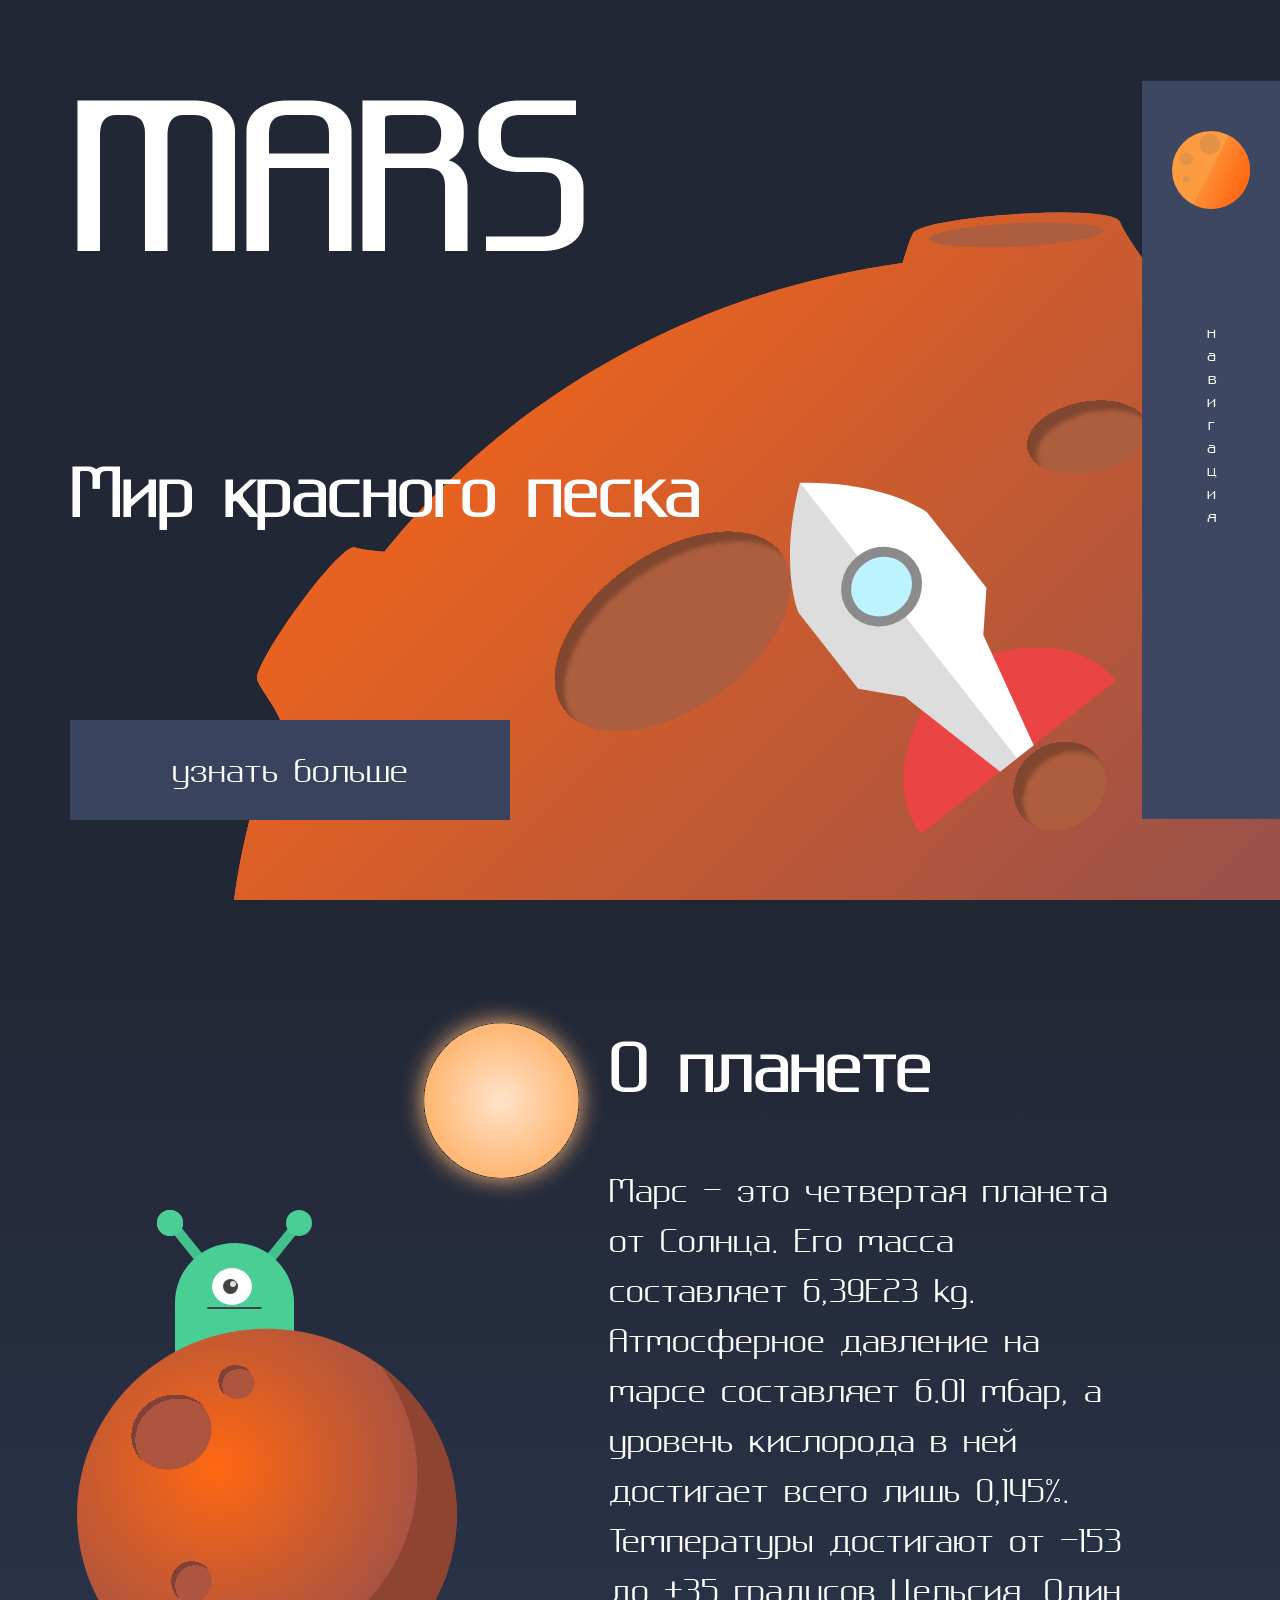
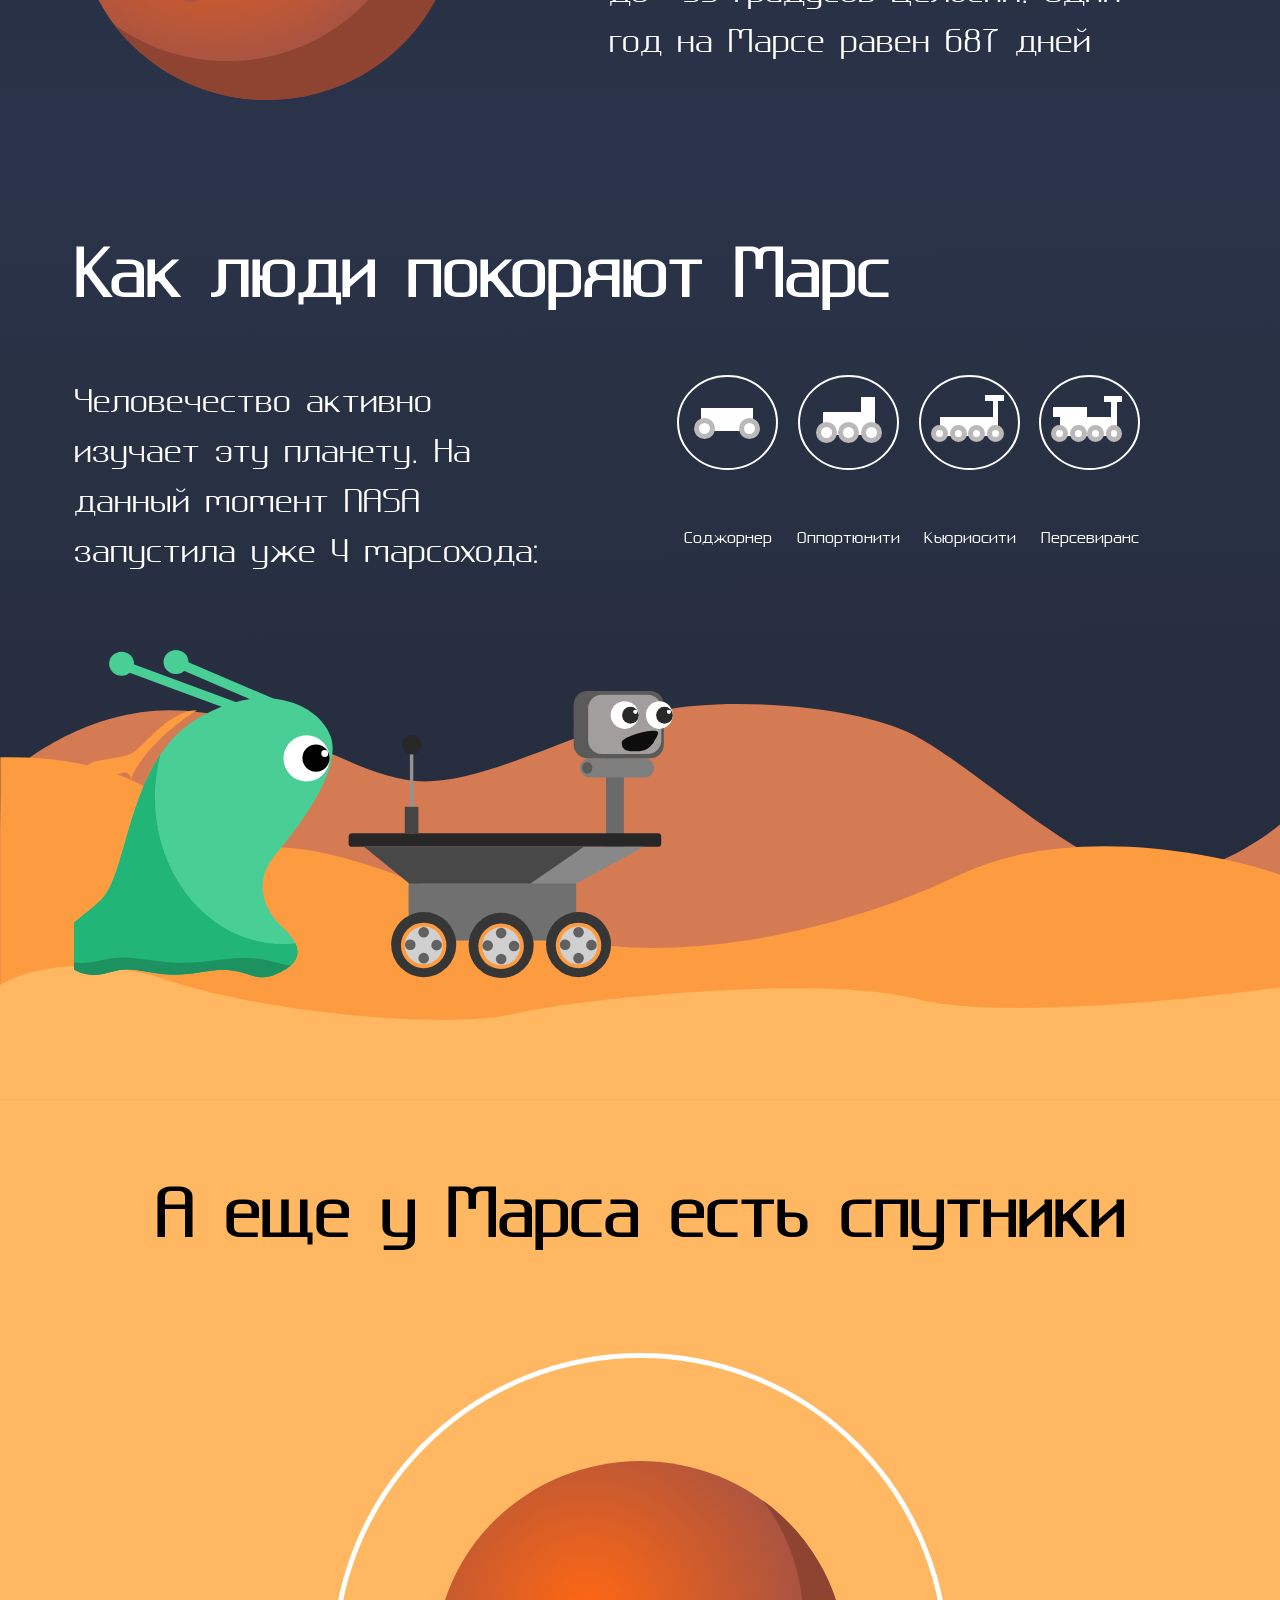
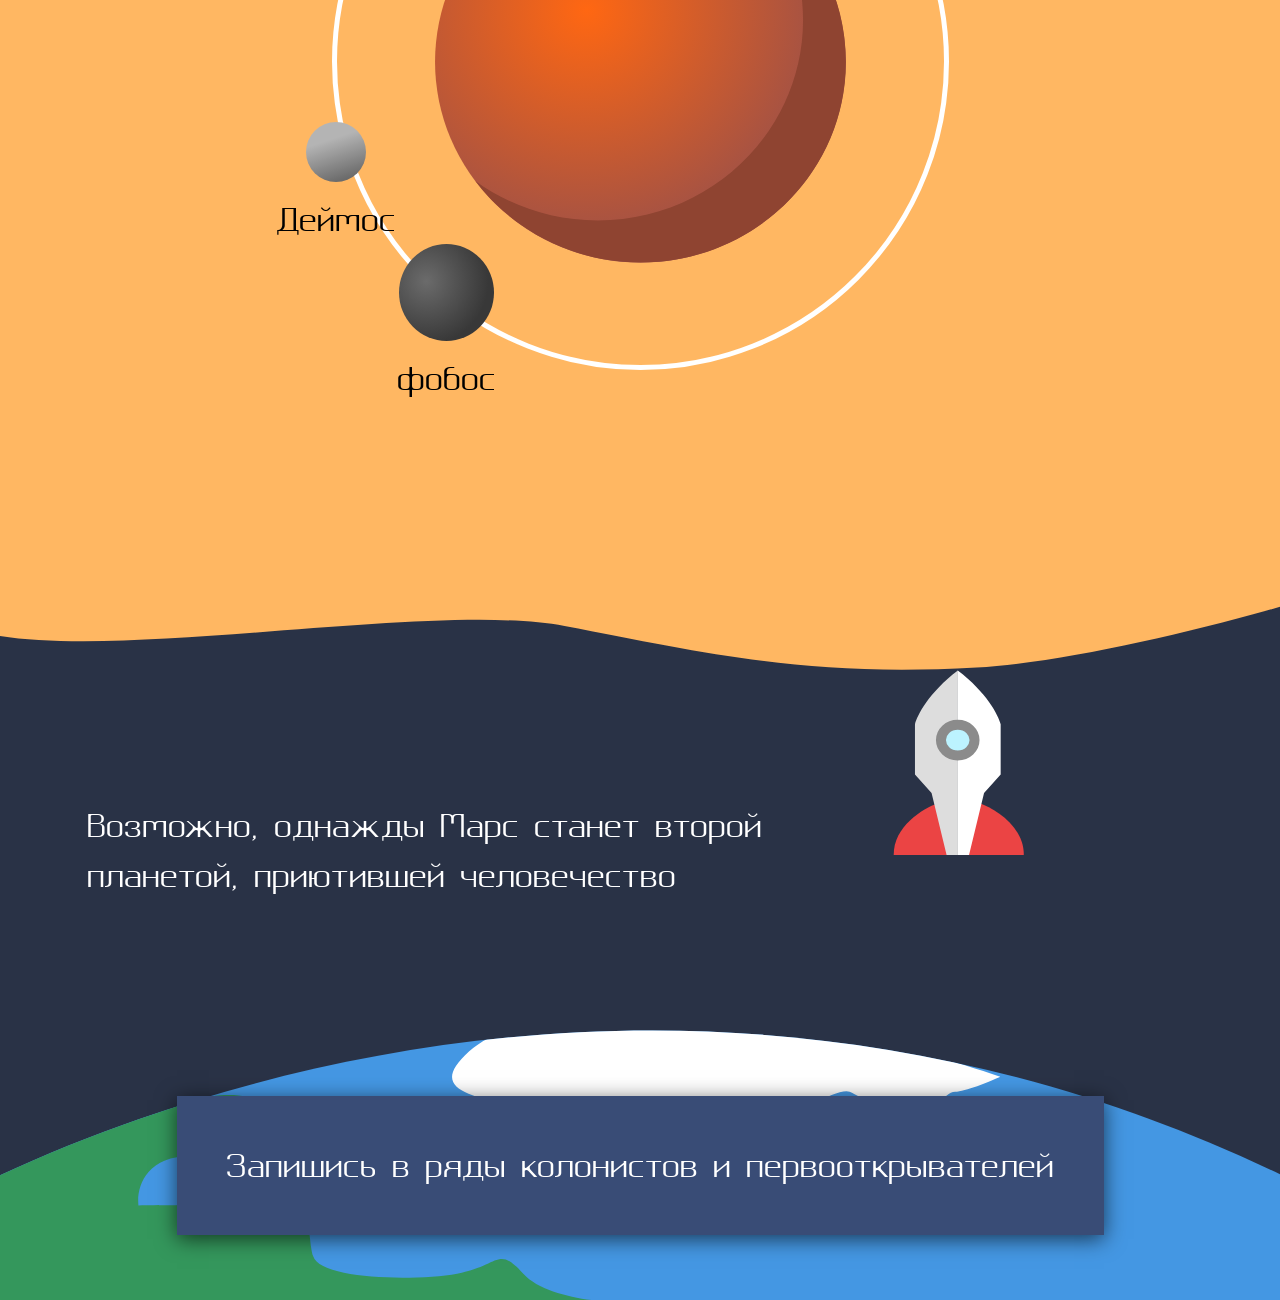
==== index.html @ 2075c9d4 "index" ====
<!DOCTYPE html>
<html lang="en">

<head>
    <meta charset="UTF-8">
    <meta name="viewport" content="width=device-width, initial-scale=1.0">
    <title>Mars</title>
    <link rel="stylesheet" href="mars.css">
</head>

<body>
    <nav class="menu">
        <section class="menu-left">
            <a href="#" class="logo">
                <img src="img/logo.svg" alt="logo">
            </a>
            <p class="menu-text">
                навигация
            </p>
        </section>
        <section class="menu-right">
            <div class="menu-items">
                <a href="#" class="menu-item">о планете</a>
                <a href="#" class="menu-item">об изучении</a>
                <a href="#" class="menu-item">о спутниках</a>
                <a href="#" class="menu-item">о колонизации</a>
            </div>
        </section>
    </nav>
    <header class="header">
        <div class="header-content">
            <h1 class="header-title">
                MARS
            </h1>
            <h2 class="header-sub-title">
                Мир красного песка
            </h2>
            <a href="#" class="header-btn">
                узнать больше
            </a>
        </div>
        <div class="header-bg">
            <img src="img/header-planet.svg" class="header-planet" alt="">
            <img src="img/header-rocket.svg" class="header-rocket" alt="">
        </div>
    </header>
    <main>
        <section class="about">
            <div class="about-left">
                <img src="img/section-2-planets.svg" alt="" class="about-planets">
                <div class="about-alien">
                    <img src="img/section-2-alien-eye.svg" alt="" class="about-alien-eye">
                </div>
            </div>
            <div class="about-right">
                <h2 class="about-title">О планете</h2>
                <p class="about-text">
                    Марс - это четвертая планета от Солнца. Его масса составляет 6,39E23 kg. Атмосферное давление на
                    марсе составляет 6.01 мбар, а уровень кислорода в ней достигает всего лишь 0,145%. Температуры
                    достигают от -153 до +35 градусов Цельсия. Один год на Марсе равен 687 дней
                </p>
            </div>
        </section>
        <section class="study">
            <div class="study-top">
                <h2 class="study-title">Как люди покоряют Марс</h2>
                <p class="study-text">
                    Человечество активно изучает эту планету. На данный момент NASA запустила уже 4 марсохода:
                </p>
                <ul class="study-rovers-list">
                    <li class="study-rover-item">
                        <img src="img/section-3-rover-1-ic.svg" alt="">
                        <p>Cоджорнер</p>
                    </li>
                    <li class="study-rover-item">
                        <img src="img/section-3-rover-2-ic.svg" alt="">
                        <p>Оппортюнити</p>
                    </li>
                    <li class="study-rover-item">
                        <img src="img/section-3-rover-3-ic.svg" alt="">
                        <p>Кьюриосити</p>
                    </li>
                    <li class="study-rover-item">
                        <img src="img/section-3-rover-4-ic.svg" alt="">
                        <p>Персевиранс</p>
                    </li>
                </ul>

            </div>
            <div class="study-bottom">
                <img src="img/section-3-alien.svg" alt="" class="study-alien">
                <img src="img/section-3-rover.svg" alt="" class="study-rover">
            </div>
        </section>
        <section class="satellites">
            <h2 class="satellites-title">А еще у Марса есть спутники</h2>
            <div class="satellites-orbit">
                <img src="img/section-4-mars.svg" alt="" class="satellites-mars">
                <div class="satellites-deimos">
                    <img src="img/section-4-deimos.svg" alt="деймос">
                    <p>
                        Деймос
                    </p>
                </div>
                <div class="satellites-phobos">
                    <img src="img/section-4-phobos.svg" alt="фобос">
                    <p>
                        фобос
                    </p>
                </div>
            </div>
        </section>
        <section class="earth">
            <header class="earth-header"></header>
            <div class="earth-content">
                <p>
                    Возможно, однажды Марс станет второй планетой, приютившей человечество
                </p>
            </div>
            <footer class="earth-footer">
                <a href="" class="earth-btn">
                    Запишись в ряды колонистов и первооткрывателей

                </a>
            </footer>
            <img src="img/section-5-rocket.svg" alt="" class="earth-rocket ">
        </section>
    </main>
</body>

</html>
---- mars.css ----
@font-face {
    font-family: Gputeks;
    src: url("fonts/Gputeks-Regular.woff2"), url("fonts/Gputeks-Regular.woff");
}

* {
    margin: 0;
    padding: 0;
    box-sizing: border-box;
    font-family: Gputeks;

}

html {
    font-size: 30px;
}

p {
    font-size: 1rem;
}

h1 {
    font-size: 6rem;
    line-height: 6rem;

}

h2 {
    font-size: 2rem;
    line-height: 2rem;
}

.header {
    width: 100%;
    height: 100vh;
    position: relative;
}

.header-content {
    width: 100%;
    height: 100%;
    padding: 80px 70px;
    color: white;
    display: flex;
    flex-direction: column;
    justify-content: space-between;

}

.header-title {}

.header-sub-title {}

.header-btn {
    width: 440px;
    height: 100px;
    color: rgb(255, 255, 255);
    background: rgb(57, 67, 94);
    text-decoration: none;
    text-align: center;
    line-height: 100px;
}

.header-bg {
    width: 100%;
    height: 100%;
    position: absolute;
    top: 0;
    left: 0;
    z-index: -1;
    background: rgb(34, 39, 53);
}

.header-planet {
    position: absolute;
    bottom: 0;
    right: 0;
}

.header-rocket {
    position: absolute;
    left: 40%;
    top: 5%;
    animation: header-rocket-fly 6s linear 3s 1 both;
}
@keyframes header-rocket-fly {
    0%{
        left: 0;
        top: 100%;
        transform:rotate(90deg);

    }
    40%{
        left: 40%;
        top: 5%;
        transform: rotate(45deg);
        
    }
    100%{
        left: 55%;
        top: 45%;
        transform: rotate(0deg);
    }
}

.menu {
    width: 430px;
    height: calc(100vh - 162px);
    position: fixed;
    right: calc(138px - 430px);
    top: 81px;
    background: rgb(62, 71, 97);
    display: flex;
    z-index: 1000;
    transition: 0.5s;
}

.menu:hover {
    right: 0;

}

.menu-left {
    width: 138px;
    height: 100%;
    padding: 50px 30px;

}

.logo {}

.menu-text {
    writing-mode: vertical-lr;
    text-orientation: upright;
    color: rgb(255, 255, 255);
    font-size: 15px;
    margin: 100px auto 0;
}

.menu-right {
    display: flex;
    justify-content: center;
    align-items: center;
    height: 100%;

}

.menu-items {
    display: flex;
    flex-direction: column;
}

.menu-item {
    color: white;
    text-decoration: none;
    margin-bottom: 82px;
}

.header {}

.about {
    width: 100%;
    height: 100vh;
    background: linear-gradient(0.00deg, rgba(43.06223678588867, 52.1273078918457, 75.4375, 1), rgba(33.14999771118164, 38.14799880981445, 50.999996185302734, 1) 100%);
    display: flex;
    padding: 100px 140px 100px 77px;
}


.about-left {
    width: 50%;
    height: 100%;
    position: relative;
}

.about-planets {
    height: 100%;
    position: relative;
    z-index: 1;
}

.about-alien {
    width: 155px;
    height: 197px;
    background: url('img/section-2-alien.svg') center/cover no-repeat;
    position: absolute;
    left: 15%;
    top: 30%;
}

.about-alien-eye {
    position: absolute;
    top: 35%;
    left: 43%;
}

.about-right {
    width: 50%;
    height: 100%;
    display: flex;
    justify-content: center;
    flex-direction: column;
    color: white;
}

.about-title {
    margin-bottom: 70px;
}

.about-text {}

.study {
    width: 100%;
    height: 100vh;
    background: url("img/section-3-bg.svg") bottom/contain no-repeat,
        linear-gradient(-0.56deg, rgba(36, 42, 58, 1), rgba(42, 51, 72, 1) 100%);
    padding: 40px 0 40px 74px;
}

.study-top {
    width: 100%;
    height: 50%;
    display: flex;
    flex-wrap: wrap;
    color: white;

}

.study-title {
    width: 100%;
}

.study-text {
    width: 50%;
    padding-right: 130px;
}

.study-rovers-list {
    width: 50%;
    display: flex;
    list-style: none;
    justify-content: space-between;
    padding-right: 140px;
}

.study-rover-item {
    text-align: center;
    ;
}

.study-rover-item p {
    font-size: 0.5rem;
    margin-top: 44px;
}

.study-bottom {
    width: 100%;
    height: 50%;

}

.study-alien {
    height: 80%;
}

.study-rover {
    height: 70%;
}

.satellites {
    width: 100%;
    height: 100vh;
    background: rgba(255, 183, 98, 1);
    text-align: center;
    padding: 80px;

}

.satellites-title {
    margin-bottom: 113px;
}

.satellites-orbit {

    width: 617px;
    height: 617px;
    border: 5px solid rgba(255, 255, 255, 1);
    border-radius: 50%;
    margin: auto;
    display: flex;
    justify-content: center;
    align-items: center;
    position: relative;
}

.satellites-mars {}

.satellites-deimos {
    position: absolute;
    left: -10%;
    top: 60%;
}

.satellites-phobos {
    position: absolute;
    left: 10%;
    top: 80%;
}

.earth {
    background: rgba(41, 50, 70, 1);
    width: 100%;
    height: 100vh;
    position: relative;
}

.earth-header {
    height: 30%;
    background: url("img/section-5-bg-top.svg") bottom/cover no-repeat;

}

.earth-content {
    height: 40%;
    font-size: 2rem;
    color: white;
    padding-left: 87px;
    display: flex;
    align-items: center;
}
.earth-content p{
    width: 60%;
}

.earth-footer {
    display: flex;
    justify-content: center;
    align-items: center;
    height: 30%;
    background: url("img/section-5-bg-bottom-earth.svg") top/cover no-repeat;
}

.earth-btn {
    width: 927px;
    height: 139px;
    box-shadow: 0px 4px 20px 0px rgba(0, 0, 0, 0.63);
    background: rgba(57, 76, 118, 1);
    display: flex;
    justify-content: center;
    align-items: center;
    color: white;
    text-decoration: none;
}

.earth-rocket {
    position: absolute;
    top: 30%;
    right: 20%;

}
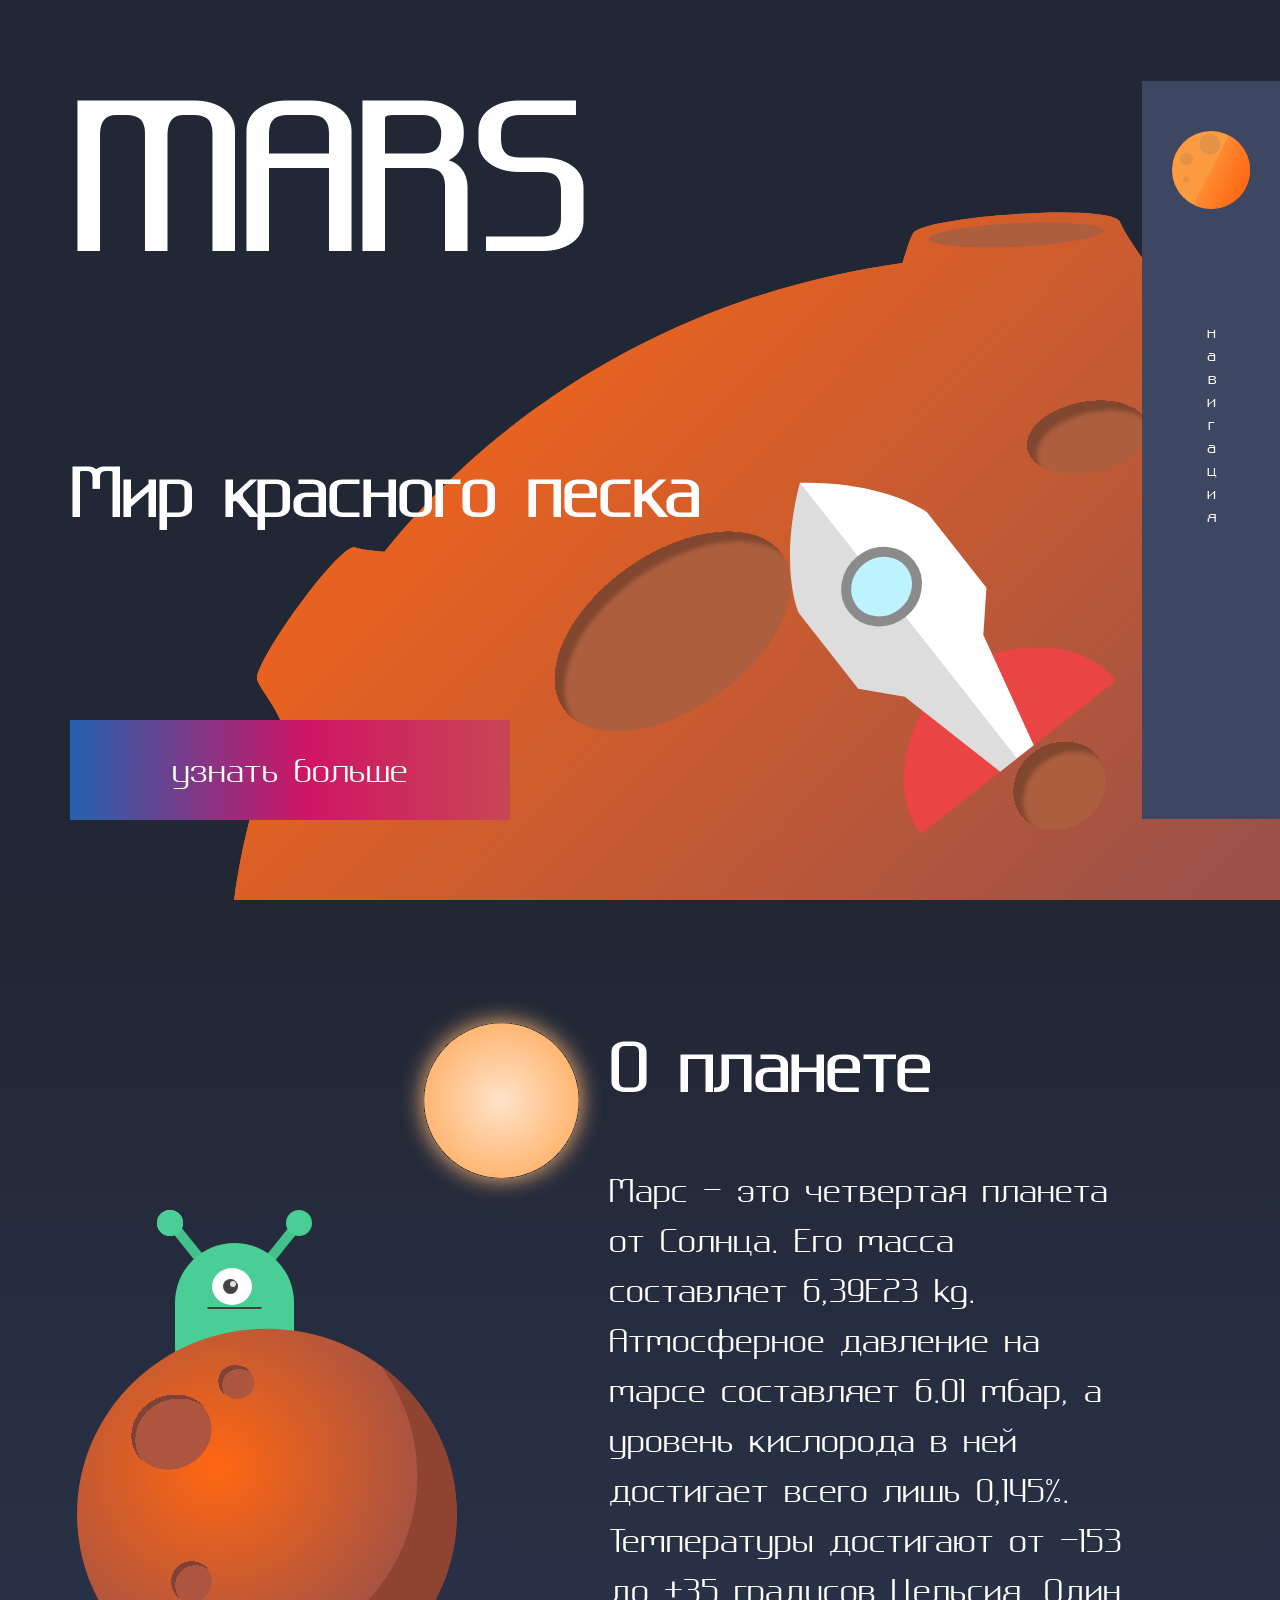
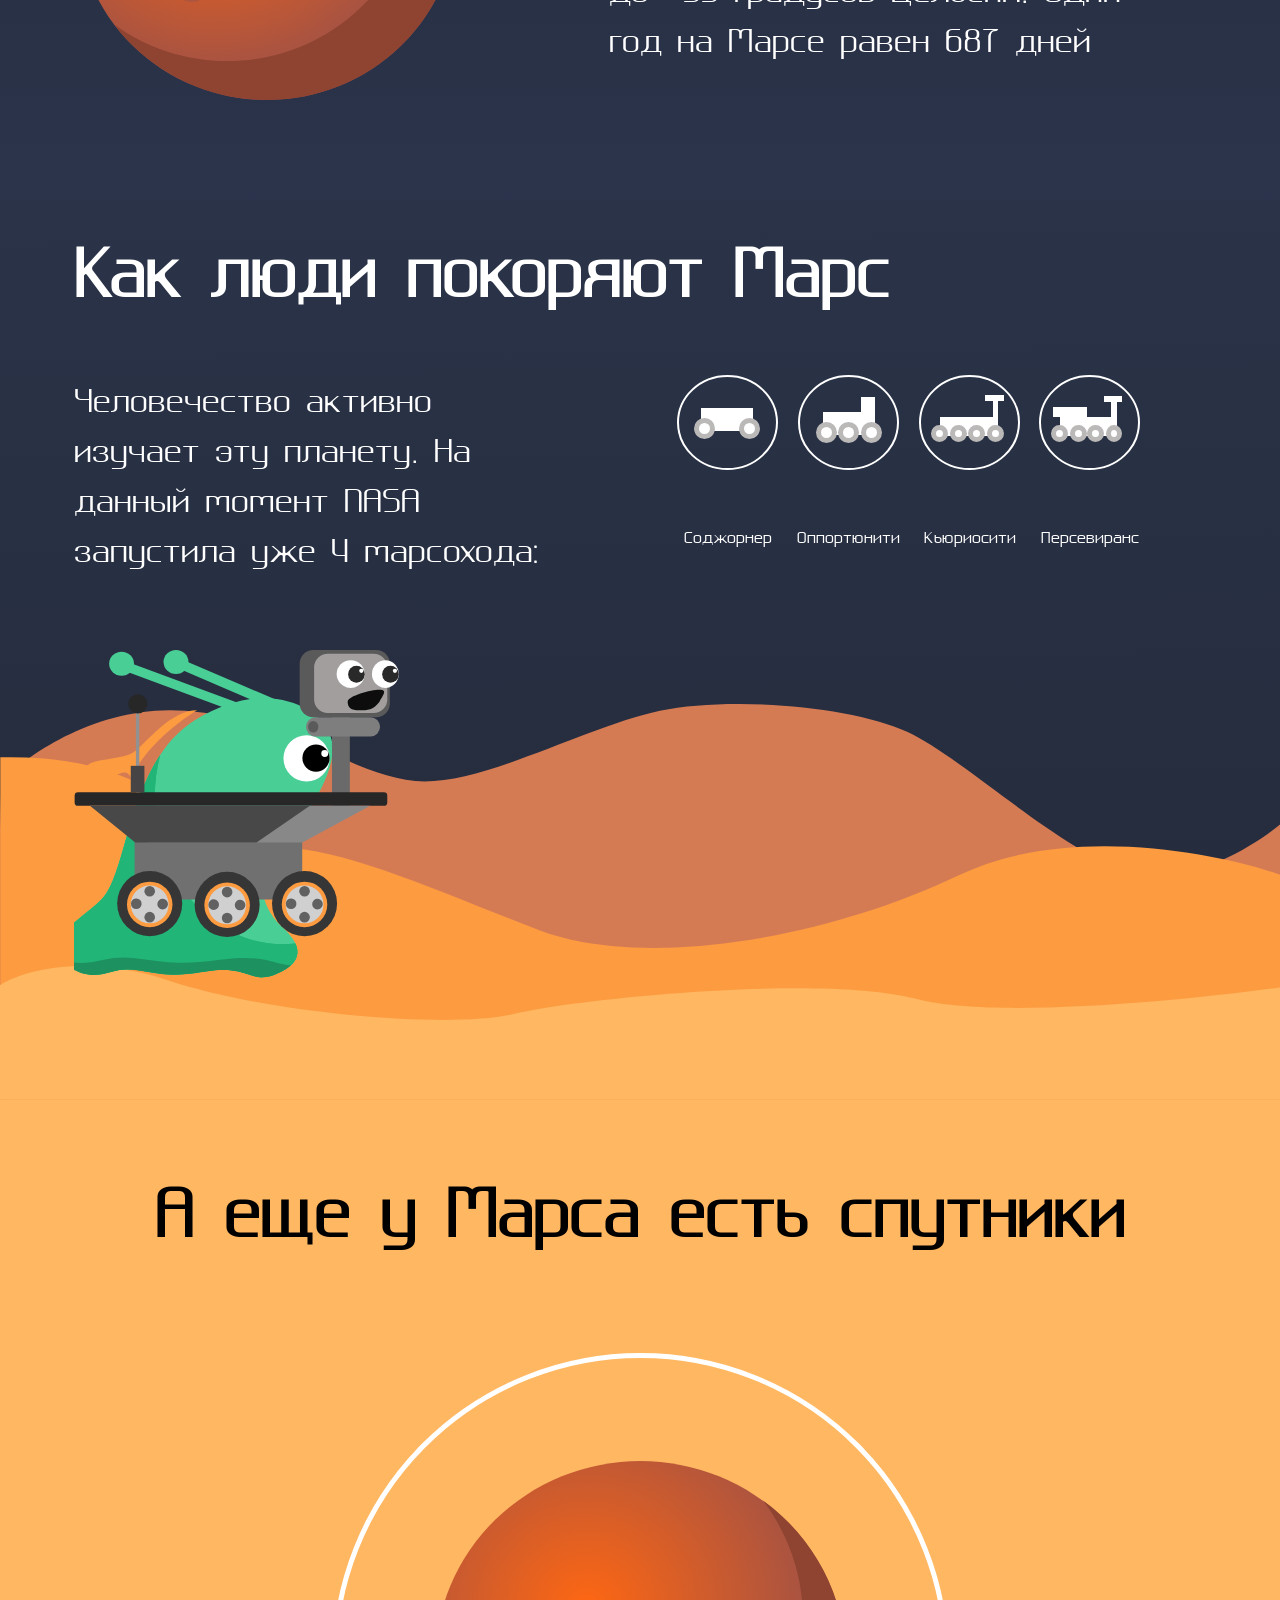
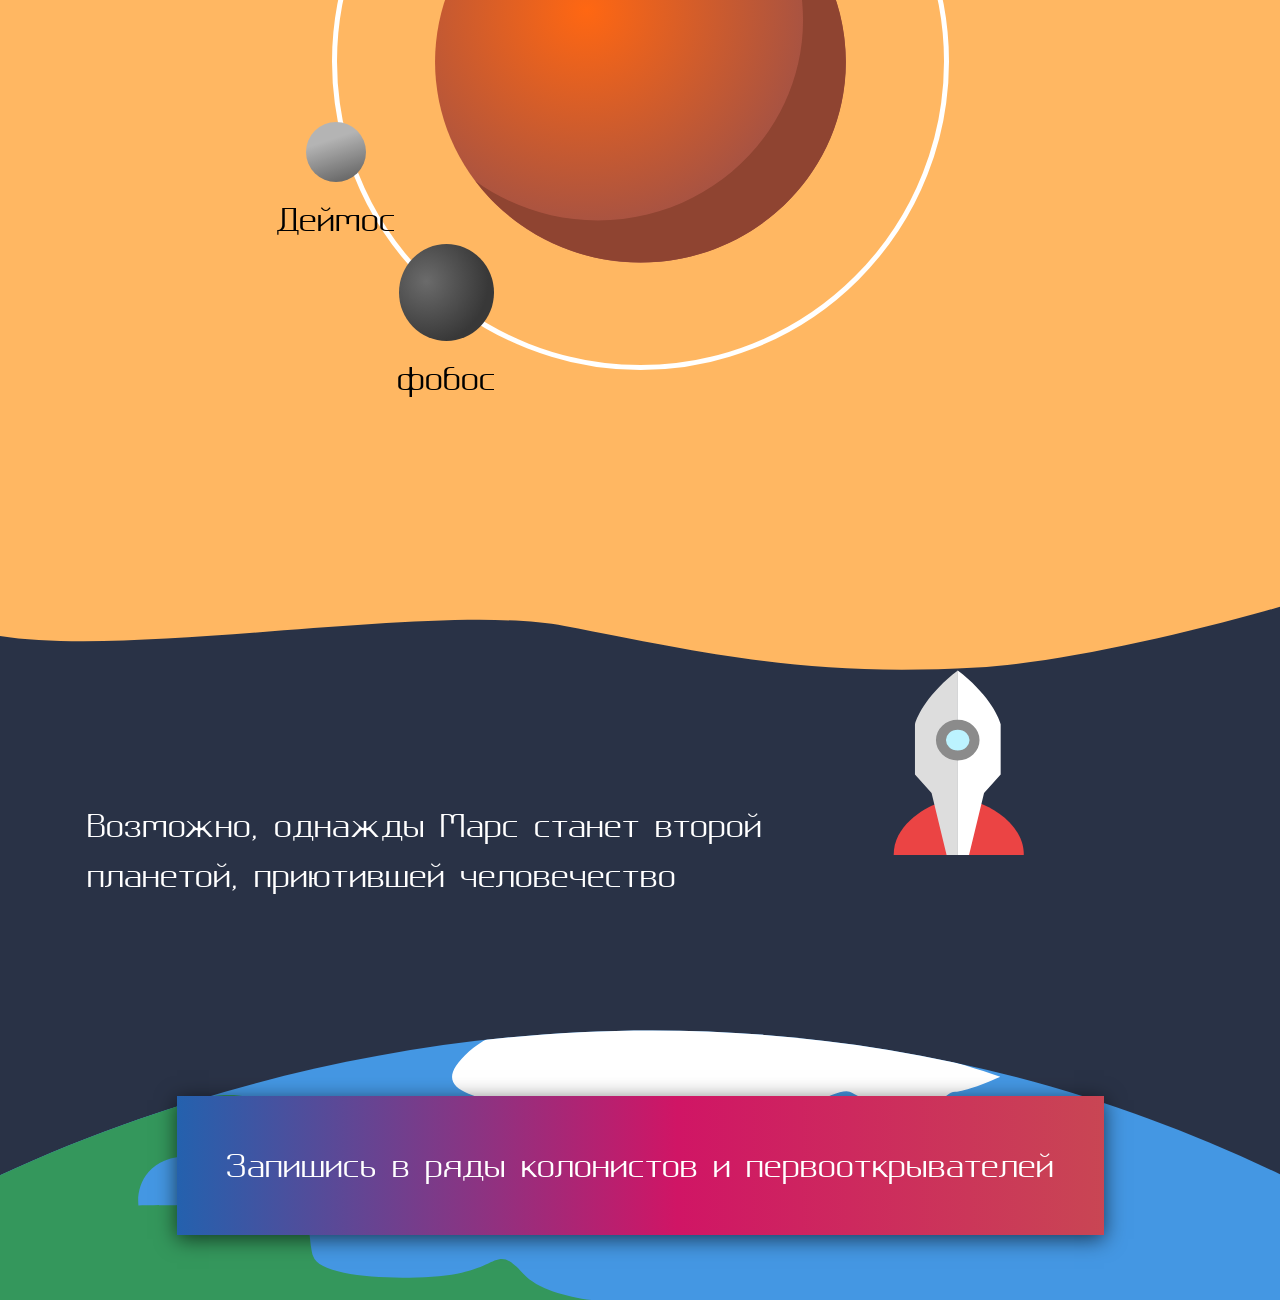
==== commit d0b11749: "finish" ====
--- a/index.html
+++ b/index.html
@@ -35,7 +35,7 @@
             <h2 class="header-sub-title">
                 Мир красного песка
             </h2>
-            <a href="#" class="header-btn">
+            <a href="reg-page.html" class="header-btn">
                 узнать больше
             </a>
         </div>
@@ -118,7 +118,7 @@
                 </p>
             </div>
             <footer class="earth-footer">
-                <a href="" class="earth-btn">
+                <a href="reg-page.html" class="earth-btn">
                     Запишись в ряды колонистов и первооткрывателей
 
                 </a>
--- a/mars.css
+++ b/mars.css
@@ -45,6 +45,7 @@
     flex-direction: column;
     justify-content: space-between;
 
+
 }
 
 .header-title {}
@@ -55,10 +56,24 @@
     width: 440px;
     height: 100px;
     color: rgb(255, 255, 255);
-    background: rgb(57, 67, 94);
     text-decoration: none;
     text-align: center;
     line-height: 100px;
+    background: linear-gradient(90.00deg, rgba(36, 97, 174, 1), rgba(208, 21, 101, 1) 18%, rgba(178, 221, 29, 1) 81%, rgba(36, 97, 174, 1) 100%);
+    background-size: 300%;
+    animation: btn-anime 6s linear infinite ;
+    cursor: pointer;
+}
+
+@keyframes btn-anime {
+    0% {
+        background-position-x: 0;
+    }
+
+    100% {
+        background-position-x: -300%;
+    }
+
 }
 
 .header-bg {
@@ -83,20 +98,23 @@
     top: 5%;
     animation: header-rocket-fly 6s linear 3s 1 both;
 }
+
 @keyframes header-rocket-fly {
-    0%{
+    0% {
         left: 0;
         top: 100%;
-        transform:rotate(90deg);
-
-    }
-    40%{
+        transform: rotate(90deg);
+
+    }
+
+    40% {
         left: 40%;
         top: 5%;
         transform: rotate(45deg);
-        
-    }
-    100%{
+
+    }
+
+    100% {
         left: 55%;
         top: 45%;
         transform: rotate(0deg);
@@ -164,6 +182,7 @@
     background: linear-gradient(0.00deg, rgba(43.06223678588867, 52.1273078918457, 75.4375, 1), rgba(33.14999771118164, 38.14799880981445, 50.999996185302734, 1) 100%);
     display: flex;
     padding: 100px 140px 100px 77px;
+
 }
 
 
@@ -186,12 +205,35 @@
     position: absolute;
     left: 15%;
     top: 30%;
+    animation: about-alien-move 3s linear 0s infinite alternate;
+
+}
+
+@keyframes about-alien-move {
+    0% {
+        top: 60%;
+    }
+
+    100% {
+        top: 25%;
+    }
+}
+
+@keyframes about-eye-move {
+    0% {
+        transform: translateX(-100%);
+    }
+
+    100% {
+        transform: translateX(100%);
+    }
 }
 
 .about-alien-eye {
     position: absolute;
     top: 35%;
     left: 43%;
+    animation: about-eye-move 1s linear 0s infinite alternate;
 }
 
 .about-right {
@@ -256,15 +298,75 @@
 .study-bottom {
     width: 100%;
     height: 50%;
-
+    position: relative;
+    overflow: hidden;
 }
 
 .study-alien {
+    position: absolute;
     height: 80%;
+    animation: study-alien-move 10s linear 0s infinite;
 }
 
 .study-rover {
+    position: absolute;
     height: 70%;
+    animation: study-rover-move 10s linear 0s infinite;
+}
+
+@keyframes study-rover-move {
+    0% {
+        transform: rotateY(180deg);
+        right: 50%;
+    }
+
+    15% {
+        transform: rotateY(0);
+        right: 10%;
+    }
+
+    30% {
+        transform: rotateY(0);
+        right: 70%;
+    }
+
+    45% {
+        transform: rotateY(0);
+        right: 5%;
+    }
+
+    60% {
+        transform: rotateY(180deg);
+        right: 40%;
+    }
+
+    80% {
+        transform: rotateY(180deg);
+        right: 40%;
+    }
+
+    100% {
+        transform: rotateY(180deg);
+        right: -100%;
+    }
+}
+
+@keyframes study-alien-move {
+    0% {
+        left: -400px;
+    }
+
+    60% {
+        left: 0px;
+    }
+
+    80% {
+        left: 10%;
+    }
+
+    100% {
+        left: 100%;
+    }
 }
 
 .satellites {
@@ -291,20 +393,36 @@
     justify-content: center;
     align-items: center;
     position: relative;
-}
-
-.satellites-mars {}
+    animation: orbit 5s linear 0s infinite;
+}
+
+@keyframes orbit {
+    0% {
+        transform: rotate(0);
+    }
+
+    100% {
+        transform: rotate(360deg);
+    }
+
+}
+
+.satellites-mars {
+    animation: orbit 5s linear 0s infinite reverse;
+}
 
 .satellites-deimos {
     position: absolute;
     left: -10%;
     top: 60%;
+    animation: orbit 5s linear 0s infinite reverse;
 }
 
 .satellites-phobos {
     position: absolute;
     left: 10%;
     top: 80%;
+    animation: orbit 5s linear 0s infinite reverse;
 }
 
 .earth {
@@ -328,7 +446,8 @@
     display: flex;
     align-items: center;
 }
-.earth-content p{
+
+.earth-content p {
     width: 60%;
 }
 
@@ -350,11 +469,39 @@
     align-items: center;
     color: white;
     text-decoration: none;
+        background: linear-gradient(90.00deg, rgba(36, 97, 174, 1), rgba(208, 21, 101, 1) 18%, rgba(178, 221, 29, 1) 81%, rgba(36, 97, 174, 1) 100%);
+    background-size: 300%;
+    animation: btn-anime 6s linear infinite ;
 }
 
 .earth-rocket {
+    display: block;
     position: absolute;
     top: 30%;
     right: 20%;
+    animation: earth-rocket-fly 6s linear 0s infinite alternate;
+
+}
+
+@keyframes earth-rocket-fly {
+    0% {
+        top: 70%;
+        transform: rotate(0);
+    }
+
+    30% {
+        top: 40%;
+        transform: rotate(0);
+    }
+
+    70% {
+        top: 20%;
+        transform: rotate(180deg);
+    }
+
+    100% {
+        top: 10%;
+        transform: rotate(180deg);
+    }
 
 }
